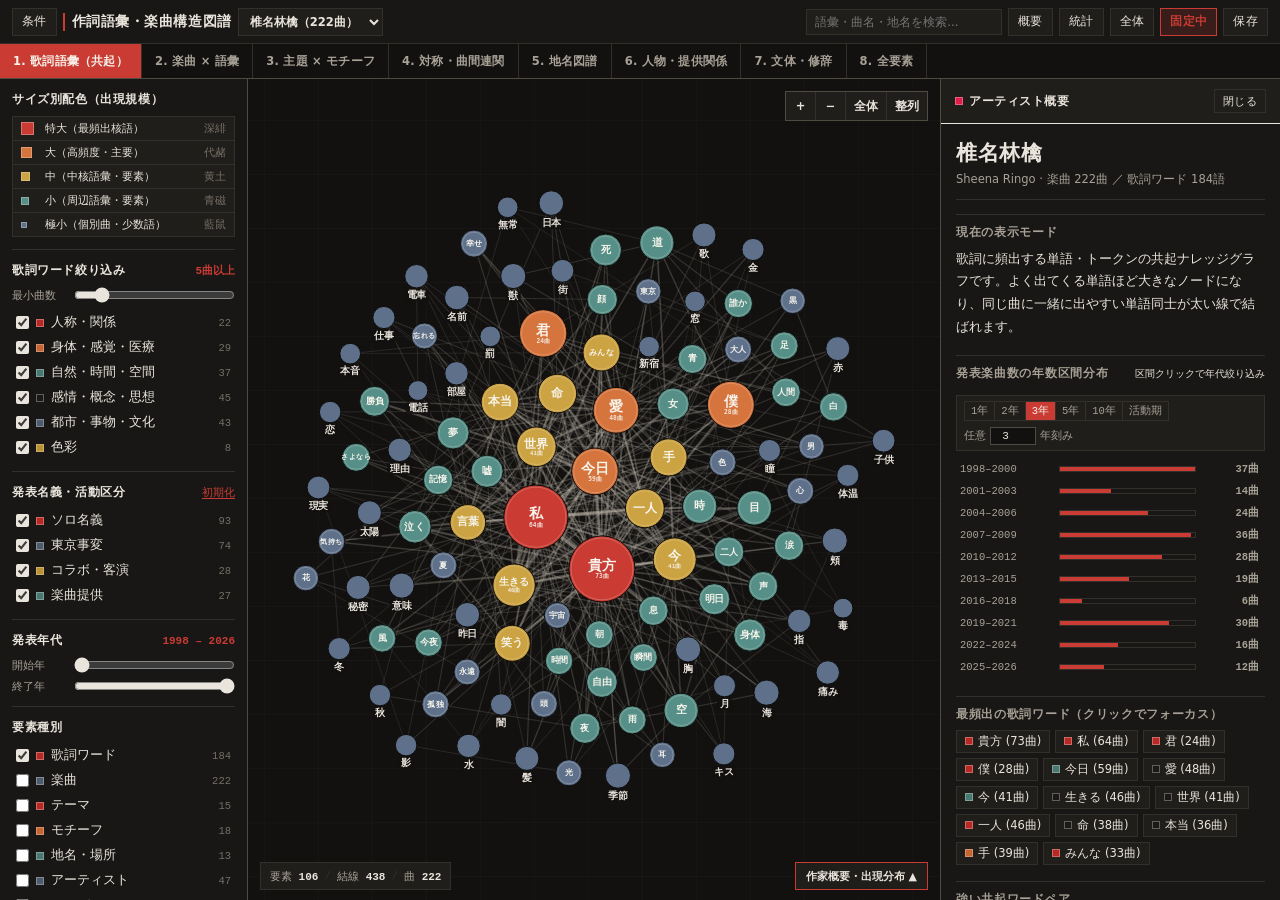
==== web/index.html @ 846ec191 "Initial commit: Lyricist Knowledge Graph" ====
<!DOCTYPE html>
<html lang="ja">
<head>
  <meta charset="UTF-8" />
  <meta name="viewport" content="width=device-width, initial-scale=1.0" />
  <title>作詞語彙・楽曲構造図譜 — Lyricist Knowledge Atlas</title>
  <link rel="stylesheet" href="style.css" />
</head>
<body>
  <!-- Header & Mode Navigation -->
  <header class="topbar">
    <div class="topbar-main">
      <div class="topbar-left">
        <button id="btnToggleLeft" class="tool-btn" title="絞り込み条件パネル開閉">条件</button>
        <div class="brand">
          <span class="brand-title">作詞語彙・楽曲構造図譜</span>
        </div>
        <div class="artist-picker">
          <label for="artistSelect" class="sr-only">作家を選択</label>
          <select id="artistSelect" class="select-input"></select>
        </div>
      </div>

      <div class="topbar-right">
        <div class="search-box">
          <input id="searchInput" type="search" placeholder="語彙・曲名・地名を検索..." autocomplete="off" />
          <div id="searchResults" class="search-dropdown hidden"></div>
        </div>
        <button id="btnArtistOverview" class="tool-btn" title="作家概要・年数区間分布を表示">概要</button>
        <button id="btnStats" class="tool-btn" title="統計一覧を表示">統計</button>
        <button id="btnFit" class="tool-btn hide-xs" title="全体表示 (F)">全体</button>
        <button id="btnPause" class="tool-btn active hide-xs" title="配置固定 / 動的計算切替 (Space)">固定中</button>
        <button id="btnExportPng" class="tool-btn hide-xs" title="図版をPNG画像として書き出す">保存</button>
      </div>
    </div>

    <nav class="preset-bar" id="presetTabs" role="tablist" aria-label="図譜モード切替">
      <button class="preset-tab active" data-preset="lyrics_cooccur">1. 歌詞語彙（共起）</button>
      <button class="preset-tab" data-preset="lyrics_songs">2. 楽曲 × 語彙</button>
      <button class="preset-tab" data-preset="worldview">3. 主題 × モチーフ</button>
      <button class="preset-tab" data-preset="relations">4. 対称・曲間連関</button>
      <button class="preset-tab" data-preset="places">5. 地名図譜</button>
      <button class="preset-tab" data-preset="artists">6. 人物・提供関係</button>
      <button class="preset-tab" data-preset="styles">7. 文体・修辞</button>
      <button class="preset-tab" data-preset="all">8. 全要素</button>
    </nav>
  </header>

  <!-- Main Workspace -->
  <div class="workspace">
    <!-- Left Control Column -->
    <aside id="leftPanel" class="sidebar left-sidebar">
      <div class="panel-section">
        <div class="section-header">
          <h3>サイズ別配色（出現規模）</h3>
        </div>
        <div class="tier-legend-table">
          <div class="tier-row"><span class="tier-swatch tier-5"></span><span class="tier-name">特大（最頻出核語）</span><span class="tier-code">深緋</span></div>
          <div class="tier-row"><span class="tier-swatch tier-4"></span><span class="tier-name">大（高頻度・主要）</span><span class="tier-code">代赭</span></div>
          <div class="tier-row"><span class="tier-swatch tier-3"></span><span class="tier-name">中（中核語彙・要素）</span><span class="tier-code">黄土</span></div>
          <div class="tier-row"><span class="tier-swatch tier-2"></span><span class="tier-name">小（周辺語彙・要素）</span><span class="tier-code">青磁</span></div>
          <div class="tier-row"><span class="tier-swatch tier-1"></span><span class="tier-name">極小（個別曲・少数語）</span><span class="tier-code">藍鼠</span></div>
        </div>
      </div>

      <div class="panel-section">
        <div class="section-header">
          <h3>歌詞ワード絞り込み</h3>
          <span id="minTokenSongsLabel" class="range-label">5曲以上</span>
        </div>
        <div class="slider-row">
          <span>最小曲数</span>
          <input id="minTokenSongsSlider" type="range" min="1" max="30" value="5" />
        </div>
        <div id="tokenCategoryFilters" class="checkbox-list" style="margin-top:8px;"></div>
      </div>

      <div class="panel-section">
        <div class="section-header">
          <h3>発表名義・活動区分</h3>
          <button id="btnResetFilters" class="text-btn">初期化</button>
        </div>
        <div id="activityFilters" class="checkbox-list"></div>
      </div>

      <div class="panel-section">
        <div class="section-header">
          <h3>発表年代</h3>
          <span id="yearRangeLabel" class="range-label">1998 – 2026</span>
        </div>
        <div class="year-sliders">
          <div class="slider-row">
            <span>開始年</span>
            <input id="yearMin" type="range" min="1998" max="2026" value="1998" />
          </div>
          <div class="slider-row">
            <span>終了年</span>
            <input id="yearMax" type="range" min="1998" max="2026" value="2026" />
          </div>
        </div>
      </div>

      <div class="panel-section">
        <div class="section-header">
          <h3>要素種別</h3>
        </div>
        <div id="nodeTypeFilters" class="type-legend-list"></div>
      </div>

      <div class="panel-section">
        <div class="section-header">
          <h3>図版調整</h3>
        </div>
        <div class="control-row">
          <label for="labelMode">文字表記</label>
          <select id="labelMode" class="select-input small">
            <option value="smart" selected>自動（倍率連動）</option>
            <option value="hubs">主要要素のみ</option>
            <option value="all">すべて表記</option>
          </select>
        </div>
        <div class="slider-row compact">
          <span>要素間隔</span>
          <input id="repulsionSlider" type="range" min="80" max="420" value="230" />
        </div>
        <div class="slider-row compact">
          <span>結線濃度</span>
          <input id="edgeAlphaSlider" type="range" min="4" max="60" value="18" />
        </div>
      </div>

      <div class="panel-section">
        <div class="section-header">
          <h3>外部データ読込</h3>
        </div>
        <label class="file-upload-btn">
          <span>JSONファイルを選択</span>
          <input id="jsonFileInput" type="file" accept=".json" hidden />
        </label>
      </div>
    </aside>

    <!-- Center Diagram Stage -->
    <main class="canvas-stage" id="canvasStage">
      <canvas id="graphCanvas"></canvas>

      <!-- Ego Network Active Banner -->
      <div id="egoBanner" class="floating-banner hidden">
        <span id="egoBannerText">近傍図譜を表示中</span>
        <button id="btnExitEgo" class="banner-btn">全体図譜へ戻る</button>
      </div>

      <!-- Hover Tooltip -->
      <div id="tooltip" class="tooltip hidden"></div>

      <!-- Top-Right Canvas Controls (never overlaps bottom status bar) -->
      <div class="zoom-controls" aria-label="キャンバス操作">
        <button id="btnZoomIn" class="zoom-btn" title="拡大">+</button>
        <button id="btnZoomOut" class="zoom-btn" title="縮小">−</button>
        <button id="btnFitCanvas" class="zoom-btn" title="全体表示">全体</button>
        <button id="btnReheat" class="zoom-btn" title="再整列">整列</button>
      </div>

      <!-- Bottom Status & Quick Overview Bar -->
      <div class="canvas-hud">
        <div class="hud-stats">
          <span>要素 <strong id="hudNodes">0</strong></span>
          <span class="sep">/</span>
          <span>結線 <strong id="hudEdges">0</strong></span>
          <span class="sep">/</span>
          <span>曲 <strong id="hudSongs">0</strong></span>
        </div>
        <button id="btnHudOverview" class="hud-overview-btn">作家概要・出現分布 ▲</button>
      </div>
    </main>

    <!-- Right Inspector / Bottom Sheet -->
    <aside id="rightPanel" class="sidebar right-sidebar">
      <div class="inspector-header">
        <span id="inspectorTypeBadge" class="type-badge">解説・索引</span>
        <button id="btnCloseRight" class="tool-btn small-btn" title="閉じる">閉じる</button>
      </div>
      <div id="inspectorBody" class="inspector-body"></div>
    </aside>
  </div>

  <!-- Stats Index Modal -->
  <div id="statsModal" class="modal hidden" role="dialog" aria-modal="true">
    <div class="modal-backdrop" id="statsBackdrop"></div>
    <div class="modal-card">
      <div class="modal-header">
        <div>
          <h2 id="statsTitle">語彙・楽曲構造 統計索引</h2>
          <p id="statsSubtitle" class="modal-sub"></p>
        </div>
        <button id="btnCloseStats" class="tool-btn">閉じる</button>
      </div>
      <div id="statsContent" class="modal-body"></div>
    </div>
  </div>

  <script src="data/bundle.js"></script>
  <script src="app.js"></script>
</body>
</html>
---- web/style.css ----
:root {
  --paper-bg: #121110;
  --paper-panel: #181715;
  --paper-card: #201e1b;
  --paper-hover: #2b2824;
  --ink-main: #eae5dc;
  --ink-sub: #a8a196;
  --ink-muted: #756f65;
  --rule-line: #33302b;
  --rule-dark: #4f4a42;
  --vermilion: #c93b33;
  --vermilion-soft: rgba(201, 59, 51, 0.18);

  /* 5-tier mineral pigment palette on dark sumi ground (by node size) */
  --tier-5: #c93b33; /* 深緋 (Kokihi / Vermilion Lacquer) */
  --tier-4: #d6743e; /* 代赭 (Taisha / Burnt Ochre) */
  --tier-3: #cca343; /* 黄土 (Oudo / Gold Ochre) */
  --tier-2: #568f87; /* 青磁 (Seiji / Celadon) */
  --tier-1: #5e708a; /* 藍鼠 (Ainezu / Indigo Slate) */

  --font-serif: "Hiragino Kaku Gothic ProN", "Yu Gothic UI", "Yu Gothic", "Meiryo", system-ui, -apple-system, sans-serif;
  --font-sans: "Hiragino Kaku Gothic ProN", "Yu Gothic UI", "Yu Gothic", "Meiryo", system-ui, -apple-system, sans-serif;
  --font-mono: "JetBrains Mono", "Consolas", "Courier New", monospace;
}

* {
  box-sizing: border-box;
  margin: 0;
  padding: 0;
}

html, body {
  width: 100%;
  height: 100%;
  overflow: hidden;
  background: var(--paper-bg);
  color: var(--ink-main);
  font-family: var(--font-sans);
  font-size: 12.5px;
  -webkit-font-smoothing: antialiased;
}

.sr-only {
  position: absolute;
  width: 1px;
  height: 1px;
  overflow: hidden;
  clip: rect(0 0 0 0);
}

.hidden {
  display: none !important;
}

/* Two-tier Editorial Top Bar (never collides at any width) */
.topbar {
  display: flex;
  flex-direction: column;
  background: var(--paper-panel);
  border-bottom: 1px solid var(--rule-dark);
  position: relative;
  z-index: 30;
}

.topbar-main {
  height: 44px;
  display: flex;
  align-items: center;
  justify-content: space-between;
  gap: 8px;
  padding: 0 12px;
  border-bottom: 1px solid var(--rule-line);
}

.topbar-left, .topbar-right {
  display: flex;
  align-items: center;
  gap: 6px;
  min-width: 0;
}

.brand {
  display: flex;
  align-items: center;
  padding-left: 7px;
  border-left: 2px solid var(--vermilion);
  user-select: none;
  white-space: nowrap;
}

.brand-title {
  font-family: var(--font-serif);
  font-size: 13.5px;
  font-weight: 700;
  letter-spacing: 0.04em;
  color: var(--ink-main);
}

.select-input {
  background: var(--paper-card);
  color: var(--ink-main);
  border: 1px solid var(--rule-line);
  border-radius: 0;
  height: 28px;
  padding: 0 7px;
  font-size: 11.5px;
  font-family: var(--font-serif);
  font-weight: 600;
  cursor: pointer;
  outline: none;
}
.select-input:hover, .select-input:focus {
  border-color: var(--ink-main);
}
.select-input.small {
  height: 25px;
  padding: 0 6px;
  font-size: 11px;
  font-weight: 400;
}

/* Mode Preset Bar (Dedicated horizontal strip) */
.preset-bar {
  height: 34px;
  display: flex;
  align-items: stretch;
  overflow-x: auto;
  scrollbar-width: none;
  background: var(--paper-bg);
}
.preset-bar::-webkit-scrollbar { display: none; }

.preset-tab {
  border: none;
  border-right: 1px solid var(--rule-line);
  background: transparent;
  color: var(--ink-sub);
  padding: 0 13px;
  font-size: 11.5px;
  font-family: var(--font-serif);
  font-weight: 600;
  letter-spacing: 0.02em;
  cursor: pointer;
  white-space: nowrap;
  flex-shrink: 0;
  transition: background 0.12s, color 0.12s;
}
.preset-tab:hover {
  color: var(--ink-main);
  background: var(--paper-hover);
}
.preset-tab.active {
  background: var(--vermilion);
  color: #f7f4ec;
}

/* Search & Tool Buttons */
.search-box {
  position: relative;
  width: 196px;
}

.search-box input {
  width: 100%;
  background: var(--paper-card);
  border: 1px solid var(--rule-line);
  border-radius: 0;
  padding: 5px 8px;
  color: var(--ink-main);
  font-size: 12px;
  font-family: inherit;
  outline: none;
}
.search-box input:focus {
  border-color: var(--ink-main);
}

.search-dropdown {
  position: absolute;
  top: calc(100% + 2px);
  left: 0;
  right: 0;
  max-height: 320px;
  overflow-y: auto;
  background: var(--paper-card);
  border: 1px solid var(--ink-main);
  box-shadow: 4px 4px 0 rgba(26, 25, 23, 0.14);
  z-index: 60;
}

.search-item {
  display: flex;
  align-items: center;
  justify-content: space-between;
  gap: 8px;
  padding: 7px 9px;
  cursor: pointer;
  border-bottom: 1px solid var(--rule-line);
}
.search-item:last-child { border-bottom: none; }
.search-item:hover { background: var(--paper-hover); }

.search-item-main {
  display: flex;
  align-items: center;
  gap: 7px;
  min-width: 0;
}
.search-item-label {
  font-family: var(--font-serif);
  font-weight: 600;
  white-space: nowrap;
  overflow: hidden;
  text-overflow: ellipsis;
}
.search-item-type {
  font-size: 10px;
  color: var(--ink-muted);
  flex-shrink: 0;
}

.tool-btn {
  background: var(--paper-card);
  border: 1px solid var(--rule-line);
  color: var(--ink-main);
  border-radius: 0;
  height: 28px;
  padding: 0 9px;
  font-size: 11.5px;
  font-family: var(--font-sans);
  letter-spacing: 0.03em;
  cursor: pointer;
  display: inline-flex;
  align-items: center;
  justify-content: center;
}
.tool-btn:hover {
  border-color: var(--ink-main);
  background: var(--paper-hover);
}
.tool-btn.active {
  background: var(--vermilion-soft);
  border-color: var(--vermilion);
  color: var(--vermilion);
  font-weight: 600;
}

.tool-btn.small-btn {
  height: 24px;
  padding: 0 8px;
  font-size: 11px;
}

/* Workspace Layout */
.workspace {
  display: flex;
  height: calc(100vh - 79px);
  height: calc(100dvh - 79px);
  width: 100%;
  position: relative;
}

.sidebar {
  background: var(--paper-panel);
  overflow-y: auto;
  flex-shrink: 0;
  z-index: 20;
  transition: width 0.18s ease, opacity 0.18s ease;
}

.left-sidebar {
  width: 248px;
  border-right: 1px solid var(--rule-dark);
  padding: 12px;
}
.left-sidebar.collapsed {
  width: 0;
  padding: 0;
  border-right: none;
  overflow: hidden;
  opacity: 0;
}

.right-sidebar {
  width: 340px;
  border-left: 1px solid var(--rule-dark);
  display: flex;
  flex-direction: column;
}
.right-sidebar.collapsed {
  width: 0;
  border-left: none;
  overflow: hidden;
  opacity: 0;
}

.panel-section {
  padding-bottom: 12px;
  margin-bottom: 12px;
  border-bottom: 1px solid var(--rule-line);
}
.panel-section:last-child {
  border-bottom: none;
  margin-bottom: 0;
}

.section-header {
  display: flex;
  align-items: baseline;
  justify-content: space-between;
  margin-bottom: 8px;
}

.section-header h3 {
  font-family: var(--font-serif);
  font-size: 12px;
  color: var(--ink-main);
  font-weight: 700;
  letter-spacing: 0.05em;
}

.text-btn {
  background: none;
  border: none;
  color: var(--vermilion);
  font-size: 11px;
  cursor: pointer;
  font-family: inherit;
  text-decoration: underline;
  text-underline-offset: 2px;
}
.text-btn:hover { color: var(--ink-main); }

.range-label {
  font-family: var(--font-mono);
  font-size: 11px;
  font-weight: 600;
  color: var(--vermilion);
}

/* Size Tier Legend Table */
.tier-legend-table {
  display: flex;
  flex-direction: column;
  border: 1px solid var(--rule-line);
  background: var(--paper-card);
}
.tier-row {
  display: grid;
  grid-template-columns: 16px 1fr auto;
  align-items: center;
  gap: 8px;
  padding: 4px 8px;
  border-bottom: 1px solid var(--rule-line);
  font-size: 11px;
}
.tier-row:last-child { border-bottom: none; }
.tier-swatch {
  display: inline-block;
  border: 1px solid rgba(234, 229, 220, 0.35);
}
.tier-5 { width: 13px; height: 13px; background: var(--tier-5); }
.tier-4 { width: 11px; height: 11px; background: var(--tier-4); }
.tier-3 { width: 9px;  height: 9px;  background: var(--tier-3); }
.tier-2 { width: 8px;  height: 8px;  background: var(--tier-2); }
.tier-1 { width: 6px;  height: 6px;  background: var(--tier-1); }
.tier-name { color: var(--ink-main); }
.tier-code {
  font-family: var(--font-serif);
  font-size: 10.5px;
  color: var(--ink-muted);
}

/* Filter Lists */
.checkbox-list, .type-legend-list {
  display: flex;
  flex-direction: column;
  gap: 2px;
}

.check-item, .type-toggle {
  display: flex;
  align-items: center;
  justify-content: space-between;
  padding: 3px 4px;
  cursor: pointer;
  user-select: none;
}
.check-item:hover, .type-toggle:hover {
  background: var(--paper-hover);
}

.check-left {
  display: flex;
  align-items: center;
  gap: 7px;
}
.check-item input[type="checkbox"],
.type-toggle input[type="checkbox"] {
  accent-color: var(--ink-main);
  cursor: pointer;
}

.color-dot {
  width: 8px;
  height: 8px;
  border: 1px solid rgba(234, 229, 220, 0.35);
  display: inline-block;
  flex-shrink: 0;
}

.count-pill {
  font-family: var(--font-mono);
  font-size: 10.5px;
  color: var(--ink-muted);
}

.year-sliders {
  display: flex;
  flex-direction: column;
  gap: 5px;
}

.slider-row {
  display: flex;
  align-items: center;
  gap: 8px;
  font-size: 11px;
  color: var(--ink-sub);
}
.slider-row span {
  width: 54px;
  flex-shrink: 0;
}
.slider-row input[type="range"] {
  flex: 1;
  accent-color: var(--ink-main);
  cursor: pointer;
}
.slider-row.compact {
  margin-top: 6px;
}
.slider-row.compact span {
  width: 60px;
}

.control-row {
  display: flex;
  align-items: center;
  justify-content: space-between;
  gap: 8px;
  font-size: 11.5px;
  color: var(--ink-sub);
}

.file-upload-btn {
  display: block;
  text-align: center;
  padding: 6px 8px;
  border: 1px solid var(--ink-main);
  cursor: pointer;
  font-size: 11.5px;
  color: var(--ink-main);
  background: var(--paper-card);
}
.file-upload-btn:hover {
  background: var(--paper-hover);
}

/* Center Diagram Stage */
.canvas-stage {
  flex: 1;
  position: relative;
  overflow: hidden;
  background: var(--paper-bg);
}

#graphCanvas {
  width: 100%;
  height: 100%;
  display: block;
  cursor: grab;
}
#graphCanvas.dragging {
  cursor: grabbing;
}
#graphCanvas.pointer {
  cursor: pointer;
}

.floating-banner {
  position: absolute;
  top: 12px;
  left: 50%;
  transform: translateX(-50%);
  display: flex;
  align-items: center;
  gap: 12px;
  padding: 6px 14px;
  background: var(--ink-main);
  color: var(--paper-bg);
  border: 1px solid var(--ink-main);
  font-family: var(--font-serif);
  font-size: 12px;
  z-index: 15;
}
.banner-btn {
  background: transparent;
  color: var(--paper-bg);
  border: 1px solid var(--paper-bg);
  padding: 2px 8px;
  font-size: 11px;
  cursor: pointer;
  font-family: var(--font-sans);
}
.banner-btn:hover {
  background: var(--paper-bg);
  color: var(--ink-main);
}

.tooltip {
  position: absolute;
  pointer-events: none;
  background: var(--paper-card);
  border: 1px solid var(--ink-main);
  padding: 6px 9px;
  max-width: 260px;
  box-shadow: 3px 3px 0 rgba(26, 25, 23, 0.15);
  z-index: 25;
}
.tooltip-title {
  font-family: var(--font-serif);
  font-weight: 700;
  font-size: 13px;
  color: var(--ink-main);
  margin-bottom: 2px;
}
.tooltip-meta {
  font-size: 11px;
  color: var(--ink-sub);
  line-height: 1.4;
}

.canvas-hud {
  position: absolute;
  left: 12px;
  right: 12px;
  bottom: 10px;
  display: flex;
  align-items: center;
  justify-content: space-between;
  gap: 8px;
  pointer-events: none;
  z-index: 12;
}

.hud-overview-btn {
  pointer-events: auto;
  background: var(--paper-card);
  border: 1px solid var(--vermilion);
  color: var(--ink-main);
  height: 28px;
  padding: 0 10px;
  font-family: var(--font-sans);
  font-size: 11px;
  font-weight: 600;
  white-space: nowrap;
  cursor: pointer;
}
.hud-overview-btn:hover {
  background: var(--vermilion);
  color: #f7f4ec;
}

.hud-stats {
  display: inline-flex;
  align-items: center;
  gap: 6px;
  background: var(--paper-card);
  border: 1px solid var(--rule-line);
  height: 28px;
  padding: 0 9px;
  font-family: var(--font-mono);
  font-size: 11px;
  color: var(--ink-sub);
  white-space: nowrap;
}
.hud-stats strong {
  color: var(--ink-main);
  font-weight: 700;
}
.hud-stats .sep { color: var(--rule-line); }

/* Top-Right Canvas Controls (never collides with bottom bar) */
.zoom-controls {
  position: absolute;
  right: 12px;
  top: 12px;
  display: flex;
  border: 1px solid var(--rule-dark);
  background: var(--paper-card);
  z-index: 12;
}

.zoom-btn {
  height: 28px;
  min-width: 30px;
  padding: 0 8px;
  border: none;
  border-right: 1px solid var(--rule-line);
  background: transparent;
  color: var(--ink-main);
  font-size: 11.5px;
  font-family: var(--font-sans);
  font-weight: 600;
  cursor: pointer;
}
.zoom-btn:last-child { border-right: none; }
.zoom-btn:hover {
  background: var(--paper-hover);
}

/* Right Editorial Inspector */
.inspector-header {
  display: flex;
  align-items: center;
  justify-content: space-between;
  padding: 10px 14px;
  border-bottom: 1px solid var(--ink-main);
  background: var(--paper-card);
  flex-shrink: 0;
}

.type-badge {
  display: inline-flex;
  align-items: center;
  gap: 6px;
  font-family: var(--font-serif);
  font-size: 11.5px;
  font-weight: 700;
  color: var(--ink-main);
  letter-spacing: 0.05em;
}

.inspector-body {
  padding: 16px 15px;
  overflow-y: auto;
  flex: 1;
}

.node-title {
  font-family: var(--font-serif);
  font-size: 21px;
  font-weight: 700;
  line-height: 1.3;
  letter-spacing: 0.03em;
  color: var(--ink-main);
  margin-bottom: 4px;
}

.node-subtitle {
  font-size: 11.5px;
  color: var(--ink-sub);
  margin-bottom: 14px;
  padding-bottom: 10px;
  border-bottom: 1px solid var(--rule-line);
  line-height: 1.5;
}

.inspector-actions {
  display: flex;
  gap: 8px;
  margin-bottom: 16px;
}

.primary-btn, .secondary-btn {
  flex: 1;
  padding: 6px 10px;
  border-radius: 0;
  font-size: 11.5px;
  font-family: var(--font-serif);
  font-weight: 700;
  letter-spacing: 0.04em;
  cursor: pointer;
}
.primary-btn {
  background: var(--vermilion);
  color: #f7f4ec;
  border: 1px solid var(--vermilion);
}
.primary-btn:hover {
  background: #a82e27;
  border-color: #a82e27;
}
.secondary-btn {
  background: var(--paper-card);
  color: var(--ink-main);
  border: 1px solid var(--rule-dark);
}
.secondary-btn:hover { background: var(--paper-hover); }

.detail-card {
  padding: 10px 0;
  border-top: 1px solid var(--rule-line);
  margin-bottom: 6px;
}

.detail-card h4 {
  font-family: var(--font-serif);
  font-size: 11.5px;
  color: var(--ink-sub);
  letter-spacing: 0.06em;
  margin-bottom: 8px;
  font-weight: 700;
}

.summary-text {
  font-family: var(--font-serif);
  font-size: 13px;
  line-height: 1.75;
  color: var(--ink-main);
}

.meta-grid {
  display: grid;
  grid-template-columns: 68px 1fr;
  row-gap: 5px;
  column-gap: 8px;
  font-size: 12px;
}
.meta-key { color: var(--ink-muted); }
.meta-val { color: var(--ink-main); word-break: break-word; }

.chip-list {
  display: flex;
  flex-wrap: wrap;
  gap: 5px;
}

.chip {
  display: inline-flex;
  align-items: center;
  gap: 5px;
  padding: 3px 8px;
  border-radius: 0;
  font-size: 11.5px;
  font-family: var(--font-serif);
  background: var(--paper-card);
  border: 1px solid var(--rule-line);
  color: var(--ink-main);
  cursor: pointer;
}
.chip:hover {
  border-color: var(--ink-main);
  background: var(--paper-hover);
}

.relation-card {
  padding: 8px 10px;
  background: var(--paper-card);
  border-left: 3px solid var(--vermilion);
  border-top: 1px solid var(--rule-line);
  border-right: 1px solid var(--rule-line);
  border-bottom: 1px solid var(--rule-line);
  margin-bottom: 7px;
  cursor: pointer;
}
.relation-card:hover {
  background: var(--paper-hover);
}
.relation-kind {
  font-size: 10px;
  font-weight: 700;
  color: var(--vermilion);
  letter-spacing: 0.04em;
  margin-bottom: 2px;
}
.relation-target {
  font-family: var(--font-serif);
  font-size: 13px;
  font-weight: 700;
  margin-bottom: 2px;
}
.relation-note {
  font-size: 11px;
  color: var(--ink-sub);
  line-height: 1.45;
}

.connected-list {
  display: flex;
  flex-direction: column;
  border-top: 1px solid var(--rule-line);
  max-height: 340px;
  overflow-y: auto;
}

.connected-item {
  display: flex;
  align-items: baseline;
  justify-content: space-between;
  gap: 8px;
  padding: 6px 6px;
  border-bottom: 1px solid var(--rule-line);
  cursor: pointer;
}
.connected-item:hover {
  background: var(--paper-hover);
}
.connected-item-title {
  font-family: var(--font-serif);
  font-weight: 600;
  font-size: 12.5px;
  white-space: nowrap;
  overflow: hidden;
  text-overflow: ellipsis;
}
.connected-item-sub {
  font-family: var(--font-mono);
  font-size: 10.5px;
  color: var(--ink-muted);
  flex-shrink: 0;
}

.hallmark-list {
  list-style: none;
  display: flex;
  flex-direction: column;
  gap: 6px;
}
.hallmark-list li {
  font-family: var(--font-serif);
  font-size: 12px;
  line-height: 1.6;
  color: var(--ink-main);
  padding-left: 12px;
  position: relative;
}
.hallmark-list li::before {
  content: "―";
  color: var(--vermilion);
  position: absolute;
  left: 0;
}

.kpi-grid {
  display: grid;
  grid-template-columns: repeat(2, 1fr);
  border: 1px solid var(--rule-line);
  background: var(--paper-card);
  margin-bottom: 14px;
}
.kpi-box {
  padding: 8px 10px;
  border-right: 1px solid var(--rule-line);
}
.kpi-box:last-child { border-right: none; }
.kpi-val {
  font-family: var(--font-mono);
  font-size: 19px;
  font-weight: 700;
  color: var(--ink-main);
  line-height: 1.2;
}
.kpi-label {
  font-size: 10.5px;
  color: var(--ink-muted);
  margin-top: 2px;
}

.mini-bar-row {
  display: grid;
  grid-template-columns: 92px 1fr 56px;
  align-items: center;
  gap: 7px;
  margin-bottom: 4px;
  padding: 2px 4px;
  font-size: 11px;
  cursor: pointer;
}
.mini-bar-row:hover {
  background: var(--paper-hover);
}
.mini-bar-row.active-bin {
  background: var(--vermilion-soft);
  outline: 1px solid var(--vermilion);
}
.mini-bar-label {
  font-family: var(--font-mono);
  font-size: 10.5px;
  color: var(--ink-sub);
  white-space: nowrap;
  overflow: hidden;
  text-overflow: ellipsis;
}

.dist-controls {
  display: flex;
  flex-wrap: wrap;
  align-items: center;
  justify-content: space-between;
  gap: 6px;
  margin-bottom: 9px;
  padding: 5px 7px;
  background: var(--paper-card);
  border: 1px solid var(--rule-line);
}

.dist-presets {
  display: inline-flex;
  border: 1px solid var(--rule-line);
}

.dist-preset-btn {
  background: transparent;
  border: none;
  border-right: 1px solid var(--rule-line);
  color: var(--ink-sub);
  padding: 2px 6px;
  font-size: 10.5px;
  font-family: var(--font-mono);
  cursor: pointer;
}
.dist-preset-btn:last-child { border-right: none; }
.dist-preset-btn:hover {
  background: var(--paper-hover);
  color: var(--ink-main);
}
.dist-preset-btn.active {
  background: var(--vermilion);
  color: #f7f4ec;
}

.dist-custom-input {
  display: inline-flex;
  align-items: center;
  gap: 4px;
  font-size: 11px;
  color: var(--ink-sub);
}

.dist-custom-input input[type="number"] {
  width: 46px;
  background: var(--paper-bg);
  color: var(--ink-main);
  border: 1px solid var(--rule-dark);
  padding: 2px 4px;
  font-family: var(--font-mono);
  font-size: 11px;
  text-align: center;
  outline: none;
}
.dist-custom-input input[type="number"]:focus {
  border-color: var(--vermilion);
}

.dist-bars-container {
  max-height: 250px;
  overflow-y: auto;
  padding-right: 2px;
}

/* Stats Modal */
.modal {
  position: fixed;
  inset: 0;
  z-index: 80;
  display: flex;
  align-items: center;
  justify-content: center;
}
.modal-backdrop {
  position: absolute;
  inset: 0;
  background: rgba(26, 25, 23, 0.45);
}
.modal-card {
  position: relative;
  width: min(920px, 92vw);
  max-height: 86vh;
  background: var(--paper-bg);
  border: 1.5px solid var(--ink-main);
  box-shadow: 8px 8px 0 rgba(26, 25, 23, 0.22);
  display: flex;
  flex-direction: column;
  overflow: hidden;
}
.modal-header {
  display: flex;
  align-items: center;
  justify-content: space-between;
  padding: 14px 18px;
  background: var(--paper-panel);
  border-bottom: 1px solid var(--ink-main);
}
.modal-header h2 {
  font-family: var(--font-serif);
  font-size: 16px;
  font-weight: 700;
}
.modal-sub {
  font-size: 11.5px;
  color: var(--ink-sub);
  margin-top: 2px;
}

.modal-body {
  padding: 16px 18px;
  overflow-y: auto;
  display: grid;
  grid-template-columns: repeat(2, minmax(0, 1fr));
  gap: 16px;
}

.stat-panel {
  background: var(--paper-card);
  border: 1px solid var(--rule-line);
  padding: 12px 14px;
}
.stat-panel h4 {
  font-family: var(--font-serif);
  font-size: 12.5px;
  font-weight: 700;
  margin-bottom: 10px;
  padding-bottom: 5px;
  border-bottom: 1px solid var(--rule-line);
  color: var(--ink-main);
}

.bar-row {
  display: grid;
  grid-template-columns: 124px 1fr 34px;
  align-items: center;
  gap: 8px;
  margin-bottom: 5px;
  cursor: pointer;
  padding: 2px 3px;
}
.bar-row:hover { background: var(--paper-hover); }
.bar-label {
  font-family: var(--font-serif);
  font-size: 11.5px;
  color: var(--ink-main);
  white-space: nowrap;
  overflow: hidden;
  text-overflow: ellipsis;
}
.bar-track {
  height: 6px;
  background: var(--paper-panel);
  border: 1px solid var(--rule-line);
}
.bar-fill {
  height: 100%;
}
.bar-val {
  font-family: var(--font-mono);
  text-align: right;
  font-size: 10.5px;
  font-weight: 700;
  color: var(--ink-sub);
}

@media (max-width: 960px) {
  .modal-body { grid-template-columns: 1fr; }
  .search-box { width: 145px; }
  .right-sidebar { position: absolute; right: 0; top: 0; bottom: 0; }
}

@media (max-width: 768px) {
  .hide-xs {
    display: none !important;
  }
  .brand {
    display: none;
  }
  .topbar-main {
    padding: 0 8px;
    gap: 5px;
  }
  .search-box {
    width: 128px;
    flex: 1;
  }
  .select-input {
    max-width: 132px;
  }

  /* Left sidebar becomes overlay drawer on mobile */
  .left-sidebar {
    position: absolute;
    left: 0;
    top: 0;
    bottom: 0;
    width: min(272px, 84vw);
    box-shadow: 6px 0 20px rgba(0, 0, 0, 0.65);
    z-index: 45;
  }

  /* Right inspector becomes bottom sheet on mobile */
  .right-sidebar {
    position: absolute;
    left: 0;
    right: 0;
    bottom: 0;
    top: auto;
    width: 100%;
    height: 60%;
    border-left: none;
    border-top: 1.5px solid var(--vermilion);
    box-shadow: 0 -6px 24px rgba(0, 0, 0, 0.65);
    z-index: 40;
    transition: transform 0.2s ease, opacity 0.2s ease;
  }
  .right-sidebar.collapsed {
    width: 100%;
    height: 0;
    border-top: none;
    transform: translateY(100%);
    opacity: 0;
  }

  #graphCanvas {
    touch-action: none;
  }
}
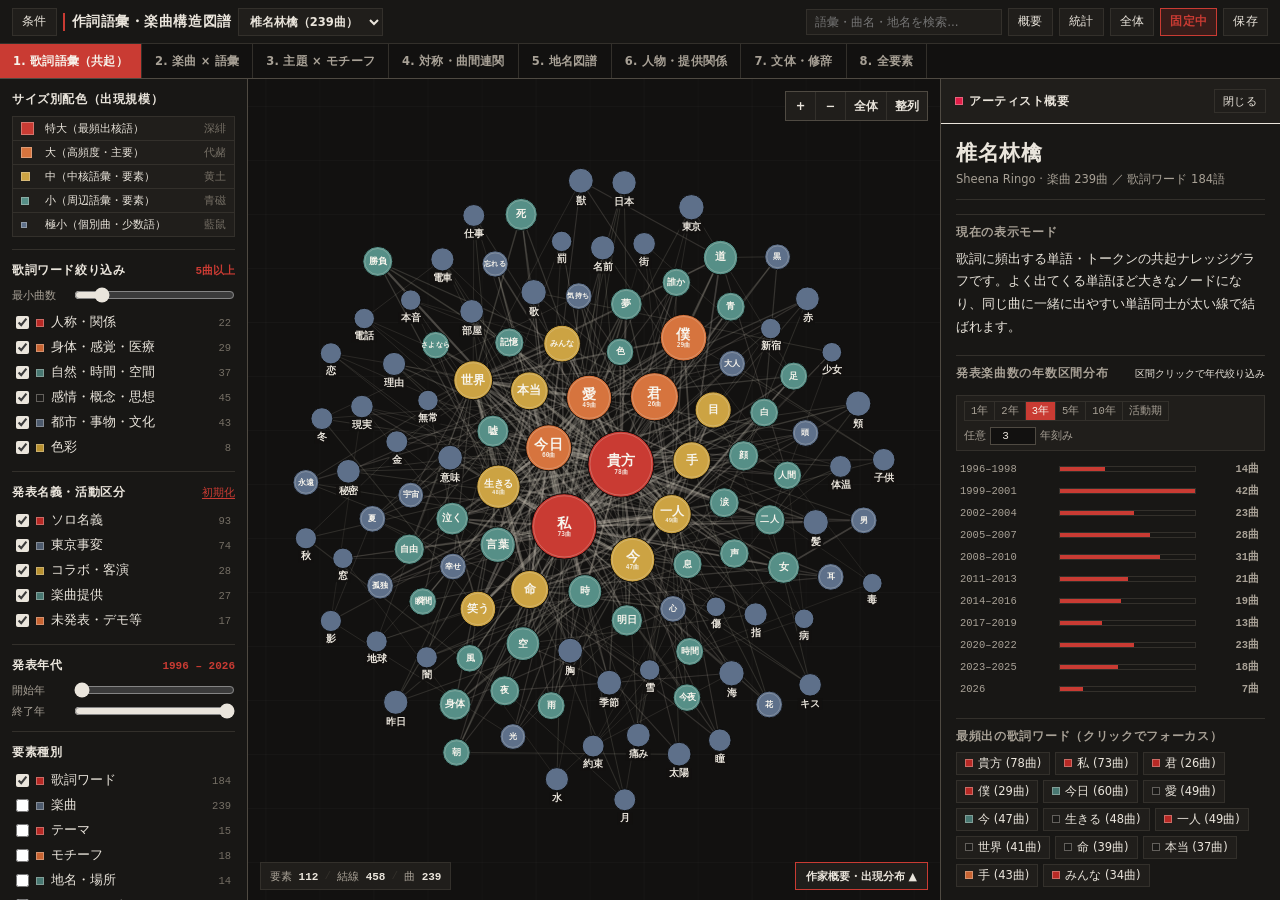
==== commit ad8b38df: "Upgrade PNG export to 4K ultra-high-resolution full-diagram renderer" ====
--- a/web/index.html
+++ b/web/index.html
@@ -30,7 +30,7 @@
         <button id="btnStats" class="tool-btn" title="統計一覧を表示">統計</button>
         <button id="btnFit" class="tool-btn hide-xs" title="全体表示 (F)">全体</button>
         <button id="btnPause" class="tool-btn active hide-xs" title="配置固定 / 動的計算切替 (Space)">固定中</button>
-        <button id="btnExportPng" class="tool-btn hide-xs" title="図版をPNG画像として書き出す">保存</button>
+        <button id="btnExportPng" class="tool-btn" title="4K超高画質PNG図版として保存">保存</button>
       </div>
     </div>
 
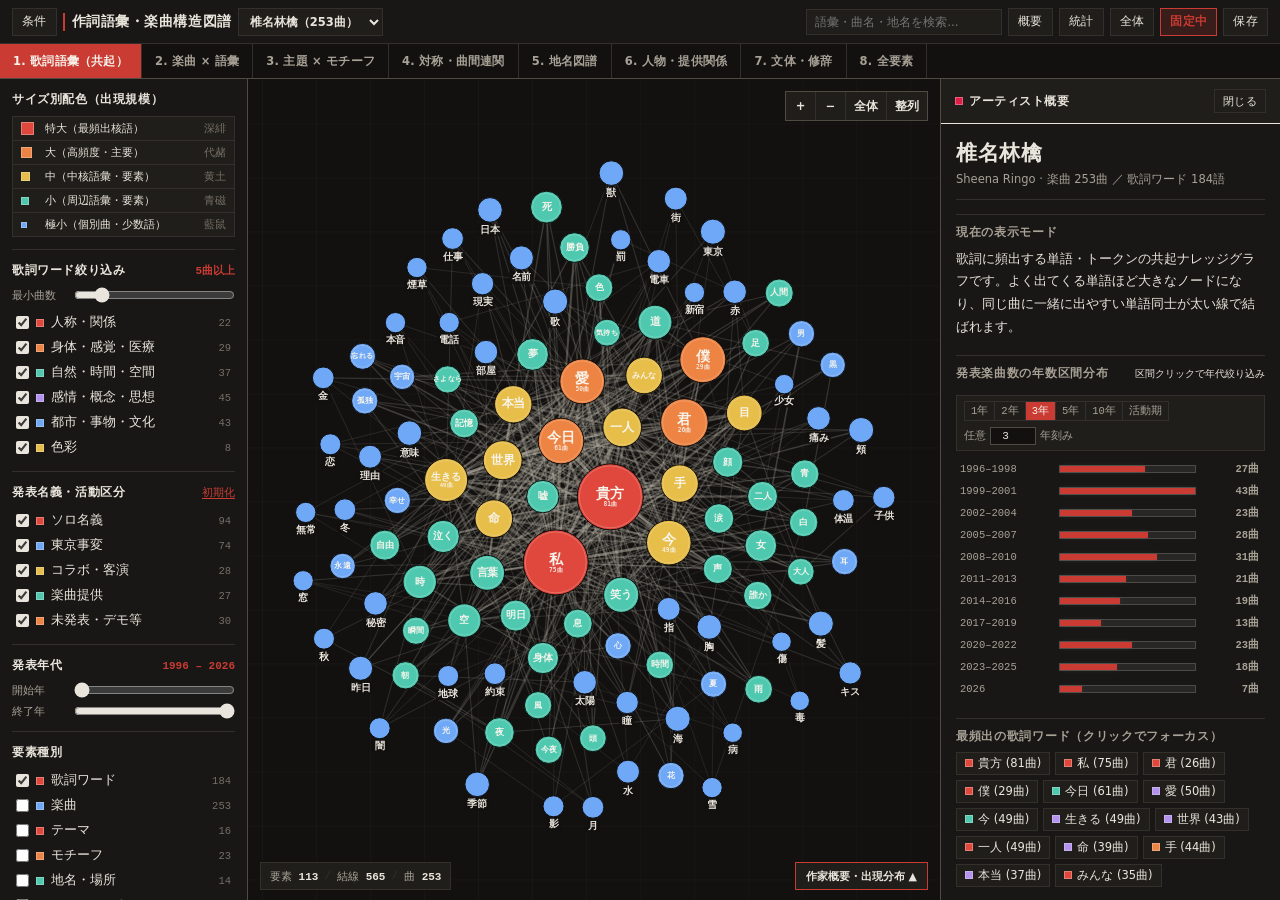
==== commit 566fecb0: "Add Google Analytics 4 (G-JXT025KMC0) tracking tag" ====
--- a/web/index.html
+++ b/web/index.html
@@ -4,6 +4,14 @@
   <meta charset="UTF-8" />
   <meta name="viewport" content="width=device-width, initial-scale=1.0" />
   <title>作詞語彙・楽曲構造図譜 — Lyricist Knowledge Atlas</title>
+  <!-- Google tag (gtag.js) -->
+  <script async src="https://www.googletagmanager.com/gtag/js?id=G-JXT025KMC0"></script>
+  <script>
+    window.dataLayer = window.dataLayer || [];
+    function gtag(){dataLayer.push(arguments);}
+    gtag('js', new Date());
+    gtag('config', 'G-JXT025KMC0');
+  </script>
   <link rel="stylesheet" href="style.css" />
 </head>
 <body>
--- a/web/style.css
+++ b/web/style.css
@@ -11,12 +11,12 @@
   --vermilion: #c93b33;
   --vermilion-soft: rgba(201, 59, 51, 0.18);
 
-  /* 5-tier mineral pigment palette on dark sumi ground (by node size) */
-  --tier-5: #c93b33; /* 深緋 (Kokihi / Vermilion Lacquer) */
-  --tier-4: #d6743e; /* 代赭 (Taisha / Burnt Ochre) */
-  --tier-3: #cca343; /* 黄土 (Oudo / Gold Ochre) */
-  --tier-2: #568f87; /* 青磁 (Seiji / Celadon) */
-  --tier-1: #5e708a; /* 藍鼠 (Ainezu / Indigo Slate) */
+  /* 5-tier mineral pigment palette on dark sumi ground (by node size, high visibility) */
+  --tier-5: #e0483e; /* 特大: 深緋 (Vivid Vermilion) */
+  --tier-4: #ee8444; /* 大:   代赭 (Luminous Amber Ochre) */
+  --tier-3: #e8be4a; /* 中:   黄土 (Bright Gold Ochre) */
+  --tier-2: #4ec9b0; /* 小:   青磁 (Bright Celadon Jade) */
+  --tier-1: #6ea8f7; /* 極小: 藍鼠/群青 (Bright Periwinkle Blue) */
 
   --font-serif: "Hiragino Kaku Gothic ProN", "Yu Gothic UI", "Yu Gothic", "Meiryo", system-ui, -apple-system, sans-serif;
   --font-sans: "Hiragino Kaku Gothic ProN", "Yu Gothic UI", "Yu Gothic", "Meiryo", system-ui, -apple-system, sans-serif;
@@ -1046,12 +1046,13 @@
   text-overflow: ellipsis;
 }
 .bar-track {
-  height: 6px;
-  background: var(--paper-panel);
-  border: 1px solid var(--rule-line);
+  height: 8px;
+  background: rgba(255, 255, 255, 0.07);
+  border: 1px solid rgba(234, 229, 220, 0.18);
 }
 .bar-fill {
   height: 100%;
+  box-shadow: 0 0 6px rgba(255, 255, 255, 0.08);
 }
 .bar-val {
   font-family: var(--font-mono);
